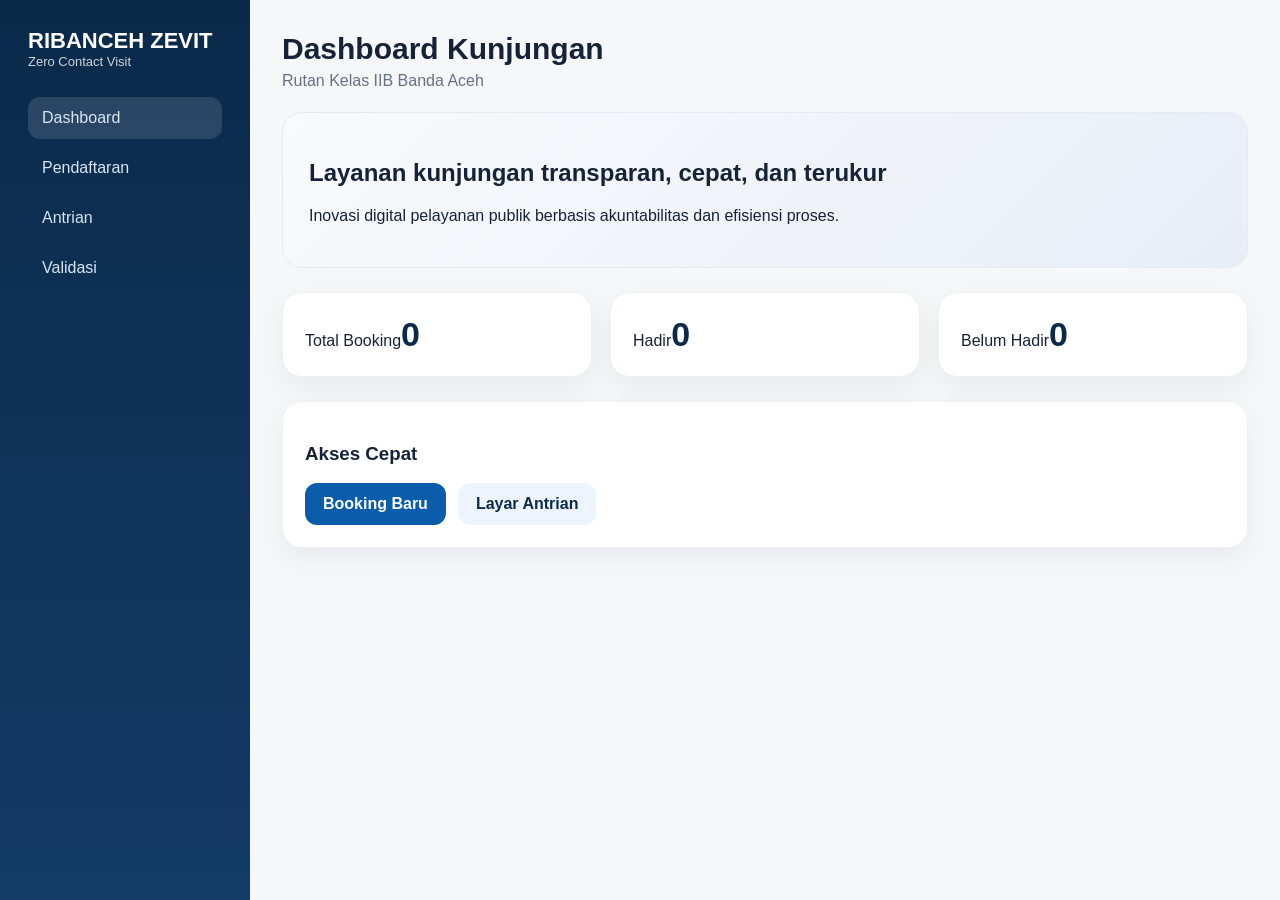
==== index.html @ 0ac9d812 "Add files via upload" ====
<!DOCTYPE html>
<html lang="id">
<head>
  <meta charset="UTF-8">
  <meta name="viewport" content="width=device-width, initial-scale=1.0">
  <title>RIBANCEH ZEVIT</title>
  <link rel="stylesheet" href="css/style.css">
</head>
<body>
  <aside class="sidebar">
    <div class="brand">RIBANCEH ZEVIT</div>
    <div class="subtitle">Zero Contact Visit</div>
    <nav>
      <a class="active" href="index.html">Dashboard</a>
      <a href="booking.html">Pendaftaran</a>
      <a href="queue.html">Antrian</a>
      <a href="scanner.html">Validasi</a>
    </nav>
  </aside>

  <main class="main">
    <header class="topbar">
      <h1>Dashboard Kunjungan</h1>
      <p>Rutan Kelas IIB Banda Aceh</p>
    </header>

    <section class="hero">
      <h2>Layanan kunjungan transparan, cepat, dan terukur</h2>
      <p>Inovasi digital pelayanan publik berbasis akuntabilitas dan efisiensi proses.</p>
    </section>

    <section class="stats">
      <div class="card"><span>Total Booking</span><strong id="total">0</strong></div>
      <div class="card"><span>Hadir</span><strong id="hadir">0</strong></div>
      <div class="card"><span>Belum Hadir</span><strong id="noshow">0</strong></div>
    </section>

    <section class="panel">
      <h3>Akses Cepat</h3>
      <div class="actions">
        <a class="button" href="booking.html">Booking Baru</a>
        <a class="button secondary" href="queue.html">Layar Antrian</a>
      </div>
    </section>
  </main>

  <script src="js/app.js"></script>
</body>
</html>
---- css/style.css ----
*{box-sizing:border-box}
body{
  margin:0;
  font-family:Inter,Arial,sans-serif;
  background:#f6f7f9;
  color:#152238;
}
a{text-decoration:none}

.sidebar{
  position:fixed;
  left:0;
  top:0;
  bottom:0;
  width:250px;
  background:linear-gradient(180deg,#0b2a4a,#123b67);
  color:#fff;
  padding:28px;
}

.brand{
  font-size:22px;
  font-weight:800;
}

.subtitle{
  font-size:13px;
  opacity:.8;
  margin-bottom:28px;
}

.sidebar nav a{
  display:block;
  color:#d9e7f5;
  padding:12px 14px;
  border-radius:12px;
  margin-bottom:8px;
}

.sidebar nav a.active,
.sidebar nav a:hover{
  background:rgba(255,255,255,.12);
}

.main{
  margin-left:250px;
  padding:32px;
}

.topbar h1{
  margin:0;
  font-size:30px;
}

.topbar p{
  margin:6px 0 0;
  color:#667085;
}

.hero{
  margin-top:22px;
  background:linear-gradient(135deg,#f8fafc,#e8eef6);
  padding:26px;
  border-radius:20px;
  border:1px solid #e6ebf2;
}

.stats{
  display:grid;
  grid-template-columns:repeat(auto-fit,minmax(200px,1fr));
  gap:18px;
  margin-top:24px;
}

.card,.panel,.form-card{
  background:#fff;
  border-radius:20px;
  padding:22px;
  box-shadow:0 10px 30px rgba(15,23,42,.06);
  border:1px solid #eef2f6;
}

.card strong{
  font-size:34px;
  color:#0b2a4a;
}

.panel{
  margin-top:24px;
}

.actions{
  display:flex;
  gap:12px;
  flex-wrap:wrap;
}

.button{
  display:inline-block;
  background:#0b5cab;
  color:#fff;
  padding:12px 18px;
  border:none;
  border-radius:12px;
  font-weight:600;
  cursor:pointer;
}

.button.secondary{
  background:#eef4fb;
  color:#0b2a4a;
}

.form-page{
  min-height:100vh;
  display:flex;
  align-items:center;
  justify-content:center;
  padding:24px;
}

.form-card{
  width:100%;
  max-width:520px;
}

input,select,textarea{
  width:100%;
  padding:13px 14px;
  border:1px solid #d9e2ec;
  border-radius:12px;
  margin-top:10px;
}

#qr{
  margin-top:18px;
}

.backlink{
  display:inline-block;
  margin-top:16px;
  color:#0b5cab;
}

.queue-body{
  background:#0b2a4a;
  color:#fff;
  display:flex;
  align-items:center;
  justify-content:center;
  min-height:100vh;
}

#now{
  font-size:88px;
  font-weight:800;
}

@media(max-width:900px){
  .sidebar{
    position:static;
    width:auto;
    height:auto;
  }

  .main{
    margin-left:0;
  }
}
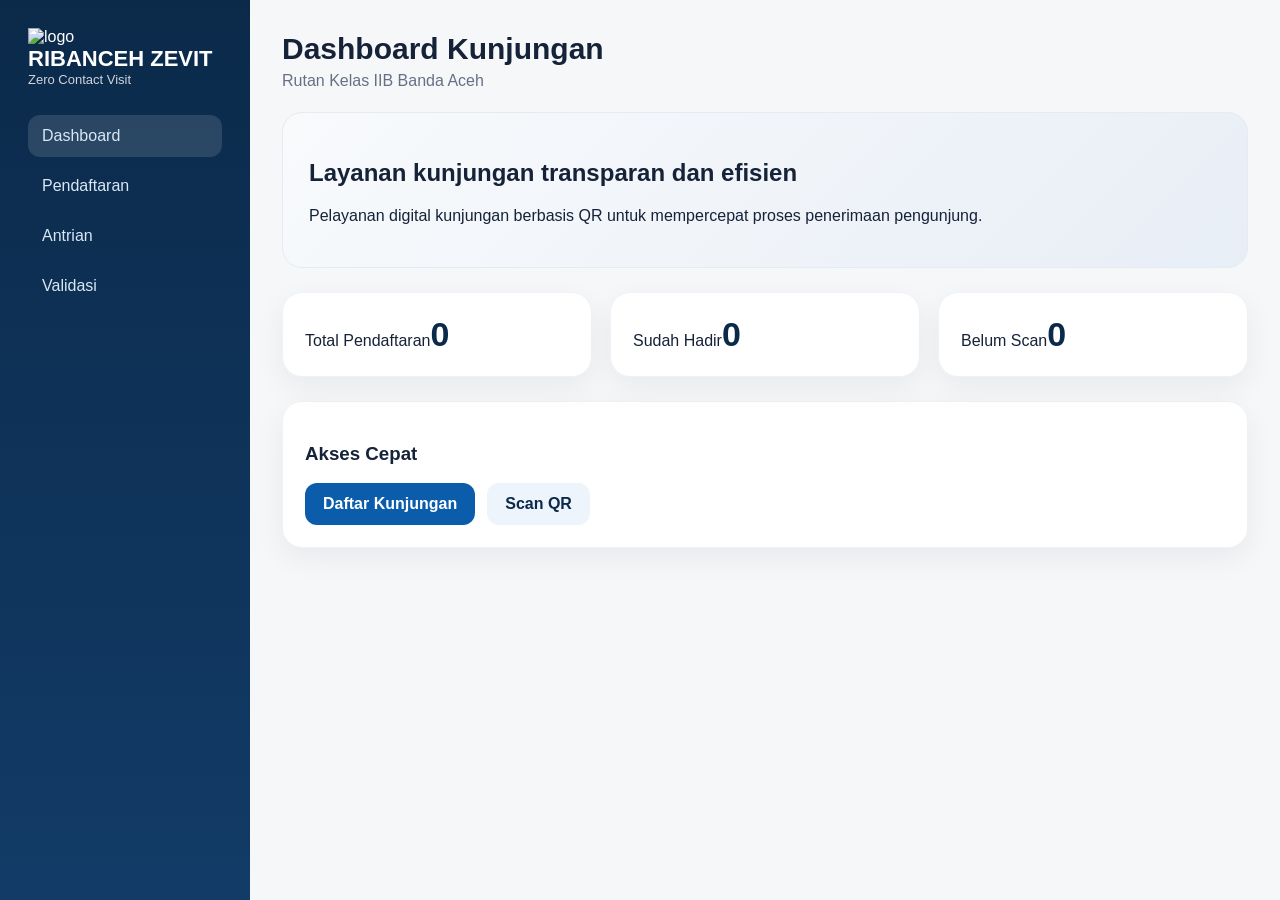
==== commit 66681ecc: "Update index.html" ====
--- a/index.html
+++ b/index.html
@@ -8,8 +8,14 @@
 </head>
 <body>
   <aside class="sidebar">
-    <div class="brand">RIBANCEH ZEVIT</div>
-    <div class="subtitle">Zero Contact Visit</div>
+    <div class="brand-wrap">
+      <img src="assets/logo-kemenimipas.png" class="logo" alt="logo">
+      <div>
+        <div class="brand">RIBANCEH ZEVIT</div>
+        <div class="subtitle">Zero Contact Visit</div>
+      </div>
+    </div>
+
     <nav>
       <a class="active" href="index.html">Dashboard</a>
       <a href="booking.html">Pendaftaran</a>
@@ -25,25 +31,25 @@
     </header>
 
     <section class="hero">
-      <h2>Layanan kunjungan transparan, cepat, dan terukur</h2>
-      <p>Inovasi digital pelayanan publik berbasis akuntabilitas dan efisiensi proses.</p>
+      <h2>Layanan kunjungan transparan dan efisien</h2>
+      <p>Pelayanan digital kunjungan berbasis QR untuk mempercepat proses penerimaan pengunjung.</p>
     </section>
 
     <section class="stats">
-      <div class="card"><span>Total Booking</span><strong id="total">0</strong></div>
-      <div class="card"><span>Hadir</span><strong id="hadir">0</strong></div>
-      <div class="card"><span>Belum Hadir</span><strong id="noshow">0</strong></div>
+      <div class="card"><span>Total Pendaftaran</span><strong id="total">0</strong></div>
+      <div class="card"><span>Sudah Hadir</span><strong id="hadir">0</strong></div>
+      <div class="card"><span>Belum Scan</span><strong id="noshow">0</strong></div>
     </section>
 
     <section class="panel">
       <h3>Akses Cepat</h3>
       <div class="actions">
-        <a class="button" href="booking.html">Booking Baru</a>
-        <a class="button secondary" href="queue.html">Layar Antrian</a>
+        <a class="button" href="booking.html">Daftar Kunjungan</a>
+        <a class="button secondary" href="scanner.html">Scan QR</a>
       </div>
     </section>
   </main>
 
   <script src="js/app.js"></script>
 </body>
-</html>+</html>
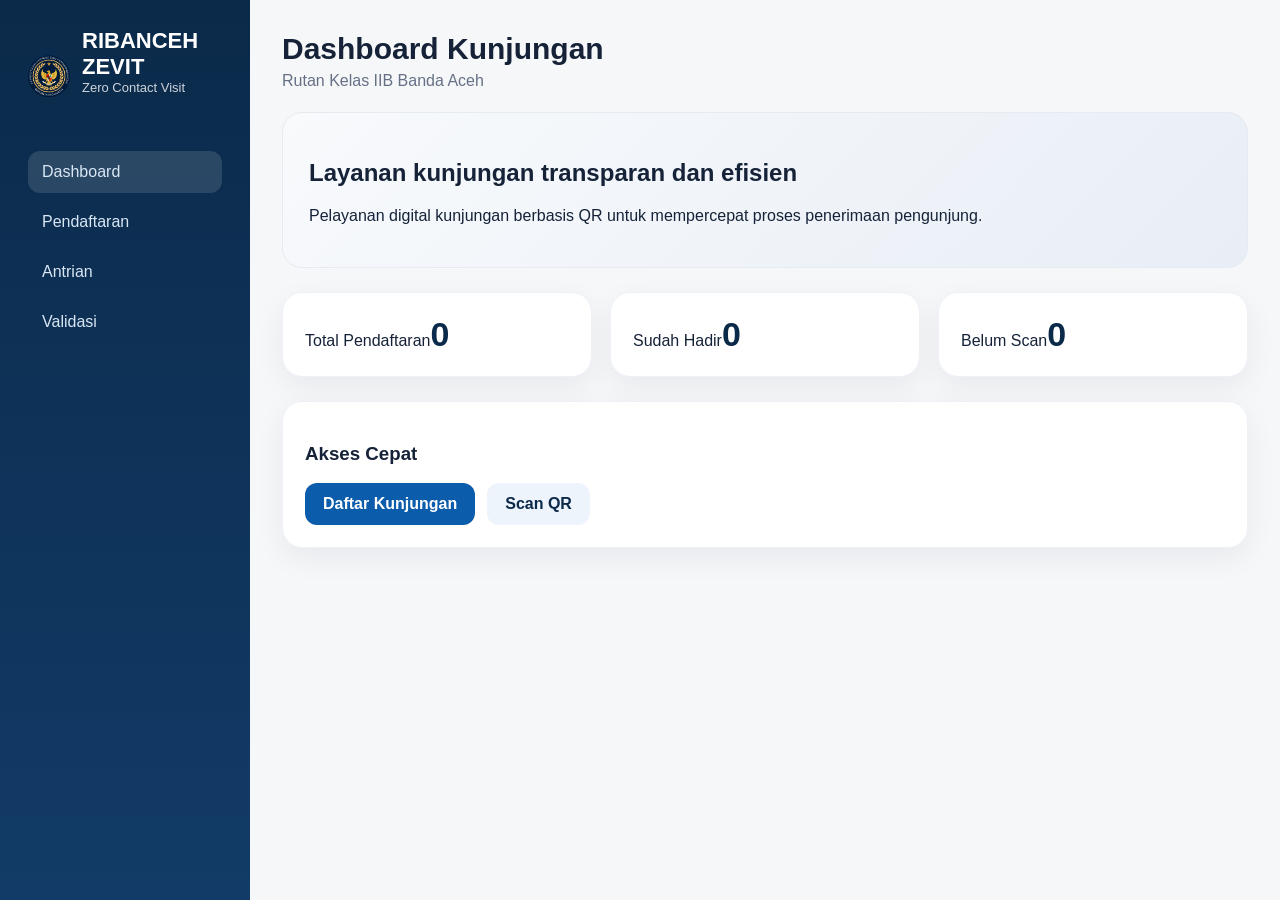
==== commit 430c301d: "Update index.html" ====
--- a/index.html
+++ b/index.html
@@ -9,7 +9,7 @@
 <body>
   <aside class="sidebar">
     <div class="brand-wrap">
-      <img src="assets/logo-kemenimipas.png" class="logo" alt="logo">
+      <img src="assets/Logo_Kemenimipas.png" class="logo" alt="logo">
       <div>
         <div class="brand">RIBANCEH ZEVIT</div>
         <div class="subtitle">Zero Contact Visit</div>
--- a/css/style.css
+++ b/css/style.css
@@ -166,4 +166,17 @@
   .main{
     margin-left:0;
   }
-}+}
+
+.brand-wrap{
+  display:flex;
+  align-items:center;
+  gap:12px;
+  margin-bottom:28px;
+}
+
+.logo{
+  width:42px;
+  height:42px;
+  object-fit:contain;
+}
